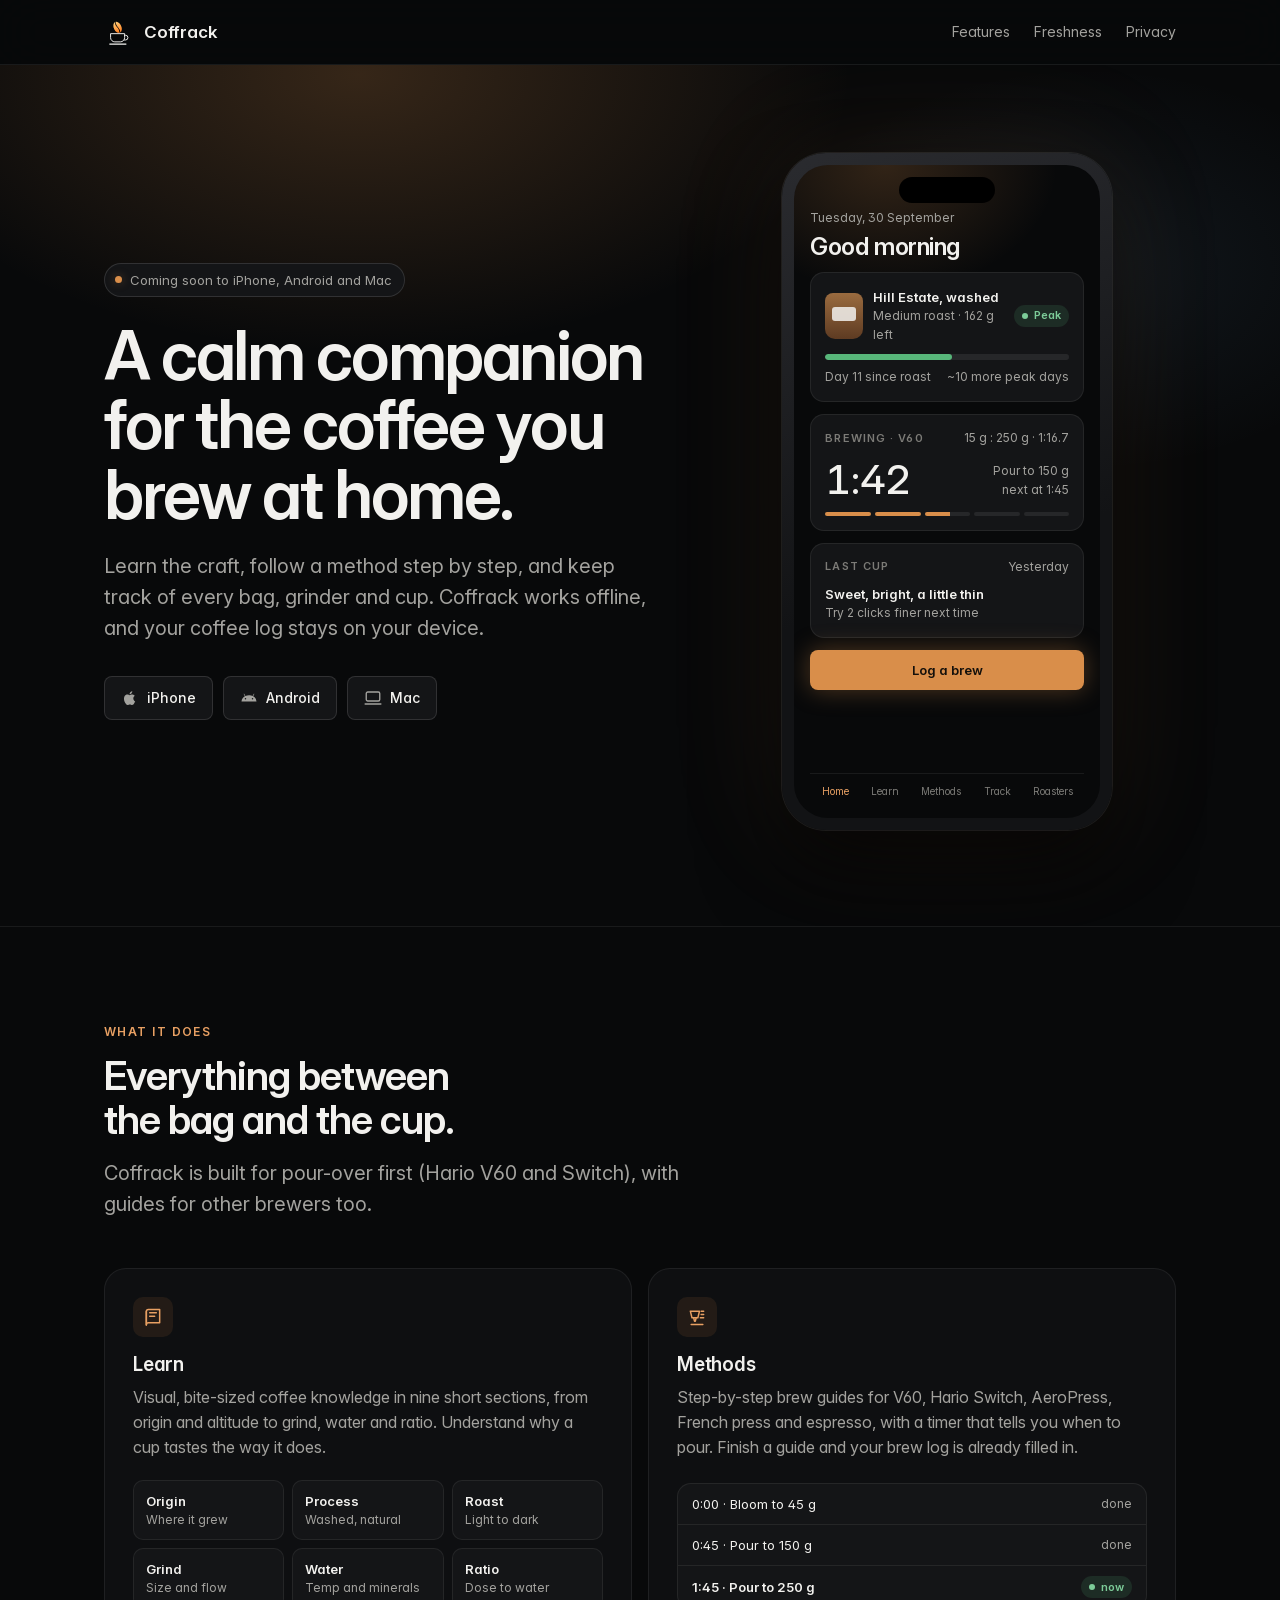
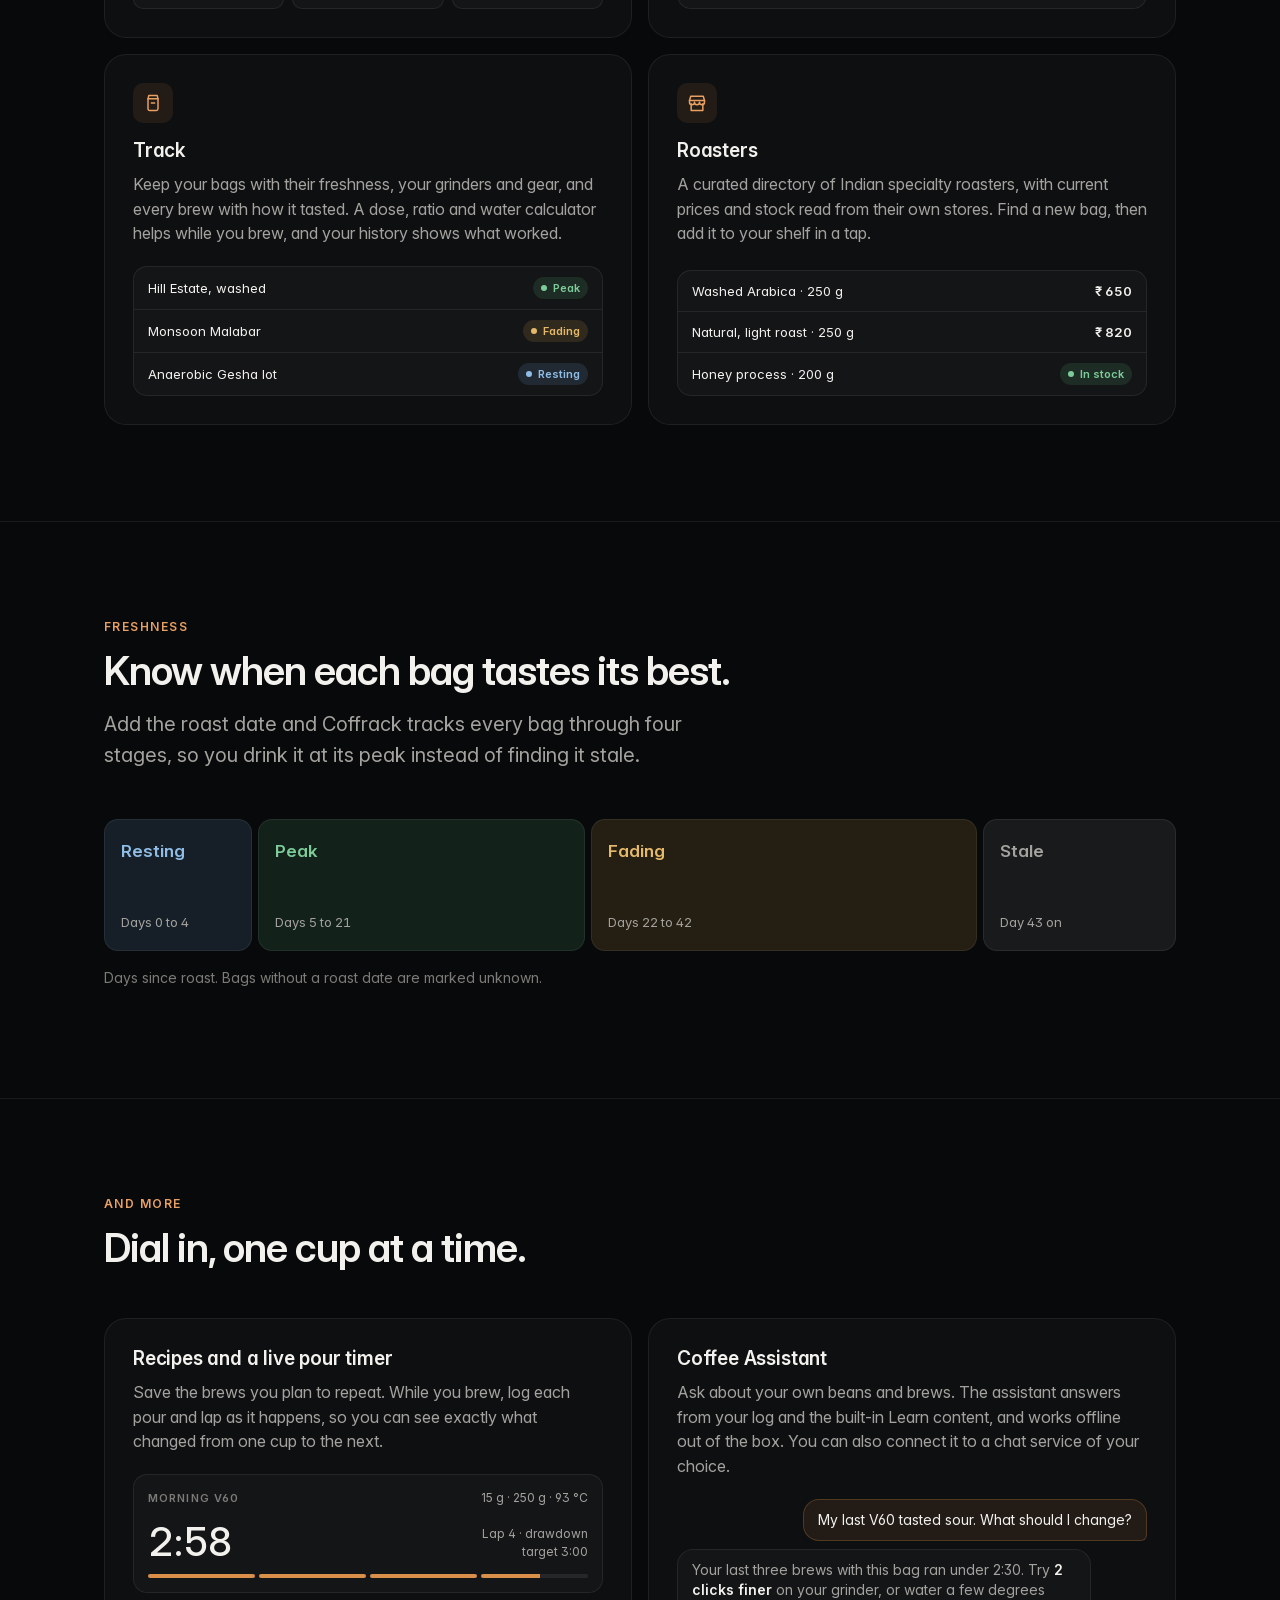
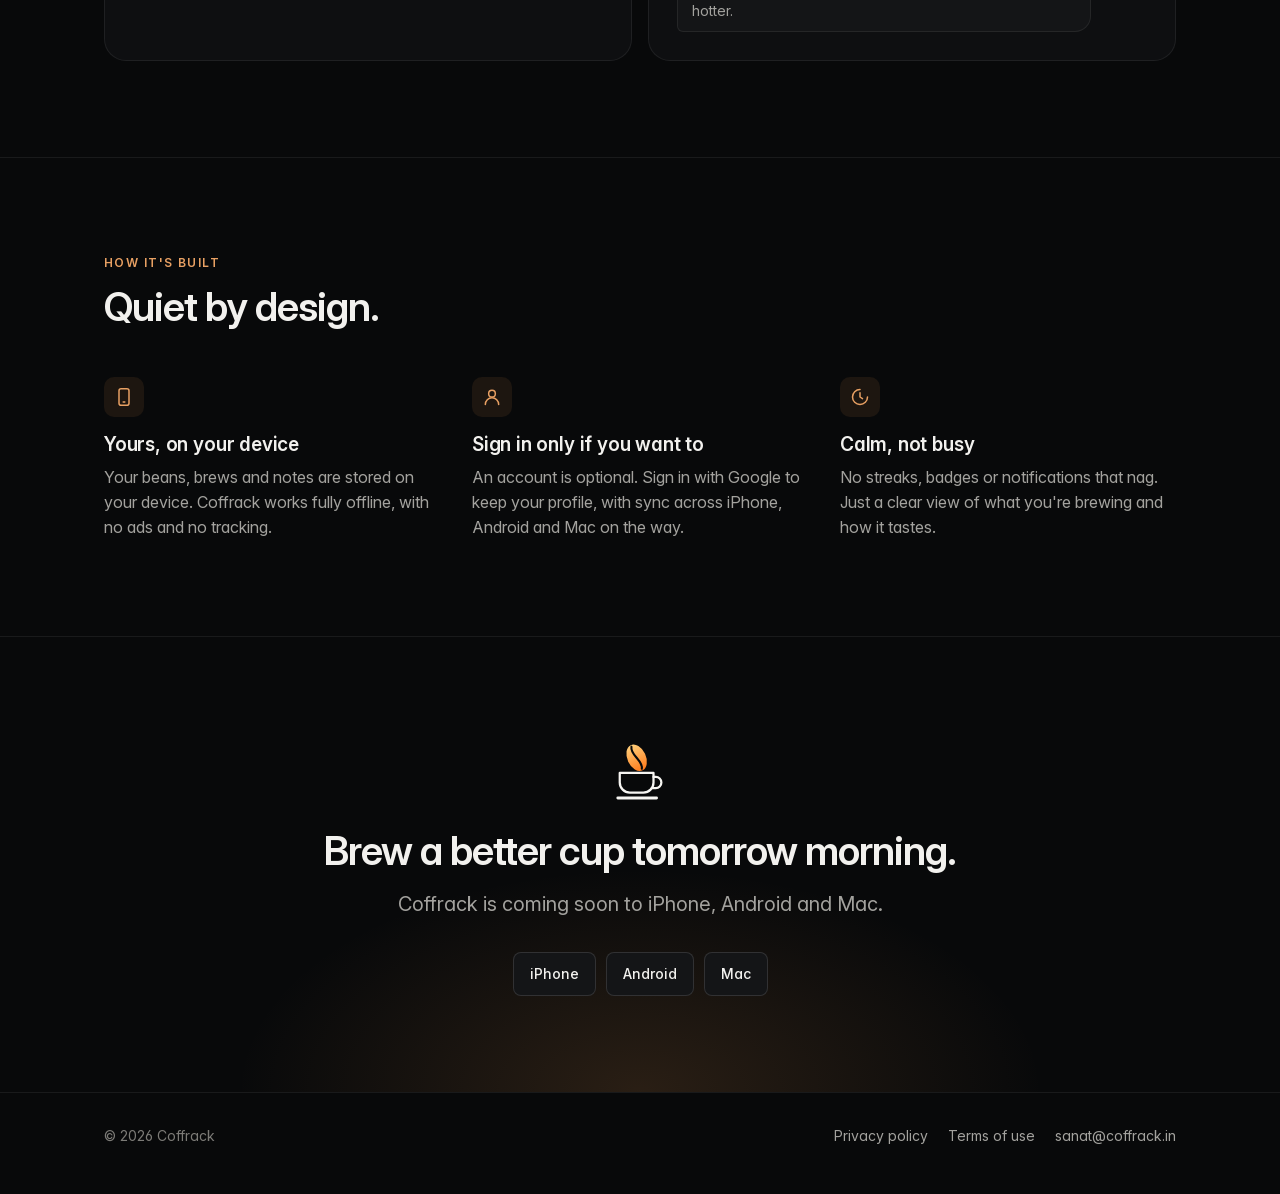
==== index.html @ 32c15b17 "feat: add Coffrack website with privacy policy and terms Static home page describing the app, plus t" ====
<!doctype html>
<html lang="en">
<head>
  <meta charset="utf-8">
  <meta name="viewport" content="width=device-width, initial-scale=1">
  <title>Coffrack · A calm companion for coffee at home</title>
  <meta name="description" content="Coffrack helps you brew better coffee at home. Learn the craft, follow step-by-step methods, track every bag, grinder and cup, and find Indian specialty roasters.">
  <meta name="theme-color" content="#08090A">
  <meta property="og:title" content="Coffrack">
  <meta property="og:description" content="A calm, design-led coffee companion for people who brew at home.">
  <meta property="og:type" content="website">
  <meta property="og:url" content="https://coffrack.in/">
  <meta property="og:image" content="https://coffrack.in/assets/logo/coffrack-logo-dark-solid-512.png">
  <link rel="icon" href="assets/logo/coffrack-logo-dark.svg" type="image/svg+xml">
  <link rel="apple-touch-icon" href="assets/logo/coffrack-logo-dark-solid-256.png">
  <link rel="preload" href="assets/fonts/InterVariable.ttf" as="font" type="font/ttf" crossorigin>
  <link rel="canonical" href="https://coffrack.in/">
  <link rel="stylesheet" href="styles.css">
</head>
<body>
  <a class="skip" href="#main">Skip to content</a>

  <header class="site-header">
    <div class="wrap">
      <a class="brand" href="index.html" aria-label="Coffrack home">
        <img src="assets/logo/coffrack-logo-dark.svg" alt="" width="30" height="30">
        Coffrack
      </a>
      <nav class="nav" aria-label="Main">
        <a href="#features">Features</a>
        <a class="hide-sm" href="#freshness">Freshness</a>
        <a href="privacy/index.html">Privacy</a>
      </nav>
    </div>
  </header>

  <main id="main">
    <!-- Hero -->
    <div class="hero">
      <div class="wrap">
        <div>
          <div class="pill"><span class="dot"></span>Coming soon to iPhone, Android and Mac</div>
          <h1>A calm companion for the coffee you brew at home.</h1>
          <p class="lede">
            Learn the craft, follow a method step by step, and keep track of
            every bag, grinder and cup. Coffrack works offline, and your
            coffee log stays on your device.
          </p>
          <div class="platforms" aria-label="Platforms">
            <span class="platform">
              <svg viewBox="0 0 24 24" fill="currentColor" aria-hidden="true"><path d="M16.4 12.6c0-2.3 1.9-3.4 2-3.5-1.1-1.6-2.8-1.8-3.4-1.8-1.4-.1-2.8.9-3.5.9-.7 0-1.8-.8-3-.8-1.5 0-3 .9-3.8 2.3-1.6 2.8-.4 7 1.2 9.3.8 1.1 1.7 2.4 2.9 2.3 1.2 0 1.6-.7 3-.7s1.8.7 3 .7c1.3 0 2.1-1.1 2.8-2.3.9-1.3 1.3-2.6 1.3-2.6s-2.5-1-2.5-3.8zM14.1 5.8c.6-.8 1.1-1.8 1-2.8-.9 0-2 .6-2.7 1.4-.6.7-1.1 1.7-1 2.7 1 .1 2-.5 2.7-1.3z"/></svg>
              iPhone
            </span>
            <span class="platform">
              <svg viewBox="0 0 24 24" fill="currentColor" aria-hidden="true"><path d="M17.5 9.6l1.6-2.8a.4.4 0 0 0-.7-.4l-1.6 2.8A9.7 9.7 0 0 0 12 8.3c-1.7 0-3.3.3-4.8.9L5.6 6.4a.4.4 0 0 0-.7.4l1.6 2.8A8.6 8.6 0 0 0 2 16.5h20a8.6 8.6 0 0 0-4.5-6.9zM7.3 14a1 1 0 1 1 0-2 1 1 0 0 1 0 2zm9.4 0a1 1 0 1 1 0-2 1 1 0 0 1 0 2z"/></svg>
              Android
            </span>
            <span class="platform">
              <svg viewBox="0 0 24 24" fill="none" stroke="currentColor" stroke-width="1.8" stroke-linecap="round" stroke-linejoin="round" aria-hidden="true"><rect x="3" y="4" width="18" height="12" rx="2"/><path d="M1.5 20h21"/></svg>
              Mac
            </span>
          </div>
        </div>

        <!-- Illustrative home screen, built in HTML so it stays sharp. -->
        <div class="phone" role="img" aria-label="The Coffrack home screen showing a bag at peak freshness and a V60 brew in progress">
          <div class="screen">
            <span class="notch"></span>
            <div>
              <div class="date">Tuesday, 30 September</div>
            </div>
            <div class="hello">Good morning</div>

            <div class="card">
              <div class="row">
                <div class="row" style="justify-content:flex-start">
                  <span class="bag" aria-hidden="true"></span>
                  <div>
                    <div class="strong">Hill Estate, washed</div>
                    <div class="small">Medium roast · 162 g left</div>
                  </div>
                </div>
                <span class="chip peak">Peak</span>
              </div>
              <div class="track"><span style="width:52%;background:var(--fresh-peak)"></span></div>
              <div class="row small" style="margin-top:8px"><span>Day 11 since roast</span><span>~10 more peak days</span></div>
            </div>

            <div class="card">
              <div class="row">
                <span class="label">Brewing · V60</span>
                <span class="small">15 g : 250 g · 1:16.7</span>
              </div>
              <div class="row" style="margin-top:12px;align-items:flex-end">
                <span class="timer">1:42</span>
                <span class="small" style="text-align:right">Pour to 150 g<br>next at 1:45</span>
              </div>
              <div class="steps" aria-hidden="true"><span class="done"></span><span class="done"></span><span class="now"></span><span></span><span></span></div>
            </div>

            <div class="card">
              <div class="row">
                <span class="label">Last cup</span>
                <span class="small">Yesterday</span>
              </div>
              <div style="margin-top:8px" class="strong">Sweet, bright, a little thin</div>
              <div class="small">Try 2 clicks finer next time</div>
            </div>

            <span class="btn">Log a brew</span>

            <div class="tabbar" aria-hidden="true">
              <span class="on">Home</span><span>Learn</span><span>Methods</span><span>Track</span><span>Roasters</span>
            </div>
          </div>
        </div>
      </div>
    </div>

    <!-- The four pillars -->
    <section id="features">
      <div class="wrap">
        <div class="section-head">
          <p class="overline">What it does</p>
          <h2>Everything between the bag and the cup.</h2>
          <p class="lede">
            Coffrack is built for pour-over first (Hario V60 and Switch),
            with guides for other brewers too.
          </p>
        </div>

        <div class="pillars">
          <article class="pillar">
            <div>
              <div class="icon"><svg viewBox="0 0 24 24" fill="none" stroke="currentColor" stroke-width="1.8" stroke-linecap="round" stroke-linejoin="round" aria-hidden="true"><path d="M4 5.5A2.5 2.5 0 0 1 6.5 3H20v16H6.5A2.5 2.5 0 0 0 4 21.5z"/><path d="M4 5.5v16M8 7h8M8 11h6"/></svg></div>
              <h3 style="margin-top:16px">Learn</h3>
              <p>Visual, bite-sized coffee knowledge in nine short sections, from origin and altitude to grind, water and ratio. Understand why a cup tastes the way it does.</p>
            </div>
            <div class="demo tiles" aria-hidden="true">
              <div class="tile"><b>Origin</b>Where it grew</div>
              <div class="tile"><b>Process</b>Washed, natural</div>
              <div class="tile"><b>Roast</b>Light to dark</div>
              <div class="tile"><b>Grind</b>Size and flow</div>
              <div class="tile"><b>Water</b>Temp and minerals</div>
              <div class="tile"><b>Ratio</b>Dose to water</div>
            </div>
          </article>

          <article class="pillar">
            <div>
              <div class="icon"><svg viewBox="0 0 24 24" fill="none" stroke="currentColor" stroke-width="1.8" stroke-linecap="round" stroke-linejoin="round" aria-hidden="true"><path d="M4 5h11l-2 8H6z"/><path d="M8 13l1 4h1l1-4"/><path d="M17 5h3M17 9h3M16 13h4M5 21h14"/></svg></div>
              <h3 style="margin-top:16px">Methods</h3>
              <p>Step-by-step brew guides for V60, Hario Switch, AeroPress, French press and espresso, with a timer that tells you when to pour. Finish a guide and your brew log is already filled in.</p>
            </div>
            <div class="demo list" aria-hidden="true">
              <div class="row"><span>0:00 · Bloom to 45 g</span><span class="small">done</span></div>
              <div class="row"><span>0:45 · Pour to 150 g</span><span class="small">done</span></div>
              <div class="row"><span class="strong">1:45 · Pour to 250 g</span><span class="chip peak">now</span></div>
            </div>
          </article>

          <article class="pillar">
            <div>
              <div class="icon"><svg viewBox="0 0 24 24" fill="none" stroke="currentColor" stroke-width="1.8" stroke-linecap="round" stroke-linejoin="round" aria-hidden="true"><path d="M7 3h10l1 4v12a2 2 0 0 1-2 2H8a2 2 0 0 1-2-2V7z"/><path d="M6 7h12M10 12h4"/></svg></div>
              <h3 style="margin-top:16px">Track</h3>
              <p>Keep your bags with their freshness, your grinders and gear, and every brew with how it tasted. A dose, ratio and water calculator helps while you brew, and your history shows what worked.</p>
            </div>
            <div class="demo list" aria-hidden="true">
              <div class="row"><span>Hill Estate, washed</span><span class="chip peak">Peak</span></div>
              <div class="row"><span>Monsoon Malabar</span><span class="chip fading">Fading</span></div>
              <div class="row"><span>Anaerobic Gesha lot</span><span class="chip resting">Resting</span></div>
            </div>
          </article>

          <article class="pillar">
            <div>
              <div class="icon"><svg viewBox="0 0 24 24" fill="none" stroke="currentColor" stroke-width="1.8" stroke-linecap="round" stroke-linejoin="round" aria-hidden="true"><path d="M3 9l1.5-5h15L21 9"/><path d="M3 9h18v2a3 3 0 0 1-6 0 3 3 0 0 1-6 0 3 3 0 0 1-6 0z"/><path d="M5 13v8h14v-8"/></svg></div>
              <h3 style="margin-top:16px">Roasters</h3>
              <p>A curated directory of Indian specialty roasters, with current prices and stock read from their own stores. Find a new bag, then add it to your shelf in a tap.</p>
            </div>
            <div class="demo list" aria-hidden="true">
              <div class="row"><span>Washed Arabica · 250 g</span><span class="price">₹ 650</span></div>
              <div class="row"><span>Natural, light roast · 250 g</span><span class="price">₹ 820</span></div>
              <div class="row"><span>Honey process · 200 g</span><span class="chip stock">In stock</span></div>
            </div>
          </article>
        </div>
      </div>
    </section>

    <!-- Freshness -->
    <section id="freshness">
      <div class="wrap">
        <div class="section-head">
          <p class="overline">Freshness</p>
          <h2>Know when each bag tastes its best.</h2>
          <p class="lede">
            Add the roast date and Coffrack tracks every bag through four
            stages, so you drink it at its peak instead of finding it stale.
          </p>
        </div>
        <div class="stages">
          <div class="stage resting"><span class="name">Resting</span><span class="days">Days 0 to 4</span></div>
          <div class="stage peak"><span class="name">Peak</span><span class="days">Days 5 to 21</span></div>
          <div class="stage fading"><span class="name">Fading</span><span class="days">Days 22 to 42</span></div>
          <div class="stage stale"><span class="name">Stale</span><span class="days">Day 43 on</span></div>
        </div>
        <p class="stage-note">Days since roast. Bags without a roast date are marked unknown.</p>
      </div>
    </section>

    <!-- Recipes and assistant -->
    <section>
      <div class="wrap">
        <div class="section-head">
          <p class="overline">And more</p>
          <h2>Dial in, one cup at a time.</h2>
        </div>
        <div class="split">
          <article class="feature">
            <div>
              <h3>Recipes and a live pour timer</h3>
              <p>Save the brews you plan to repeat. While you brew, log each pour and lap as it happens, so you can see exactly what changed from one cup to the next.</p>
            </div>
            <div class="card" aria-hidden="true">
              <div class="row"><span class="label">Morning V60</span><span class="small">15 g · 250 g · 93 °C</span></div>
              <div class="row" style="margin-top:14px;align-items:flex-end">
                <span class="timer">2:58</span>
                <span class="small" style="text-align:right">Lap 4 · drawdown<br>target 3:00</span>
              </div>
              <div class="steps"><span class="done"></span><span class="done"></span><span class="done"></span><span class="now"></span></div>
            </div>
          </article>

          <article class="feature">
            <div>
              <h3>Coffee Assistant</h3>
              <p>Ask about your own beans and brews. The assistant answers from your log and the built-in Learn content, and works offline out of the box. You can also connect it to a chat service of your choice.</p>
            </div>
            <div class="bubbles" aria-hidden="true">
              <div class="bubble me">My last V60 tasted sour. What should I change?</div>
              <div class="bubble it">Your last three brews with this bag ran under 2:30. Try <b>2 clicks finer</b> on your grinder, or water a few degrees hotter.</div>
            </div>
          </article>
        </div>
      </div>
    </section>

    <!-- Principles -->
    <section>
      <div class="wrap">
        <div class="section-head">
          <p class="overline">How it's built</p>
          <h2>Quiet by design.</h2>
        </div>
        <div class="principles">
          <div>
            <div class="icon"><svg viewBox="0 0 24 24" fill="none" stroke="currentColor" stroke-width="1.8" stroke-linecap="round" stroke-linejoin="round" aria-hidden="true"><rect x="6" y="2" width="12" height="20" rx="2.5"/><path d="M11 18h2"/></svg></div>
            <h3>Yours, on your device</h3>
            <p>Your beans, brews and notes are stored on your device. Coffrack works fully offline, with no ads and no tracking.</p>
          </div>
          <div>
            <div class="icon"><svg viewBox="0 0 24 24" fill="none" stroke="currentColor" stroke-width="1.8" stroke-linecap="round" stroke-linejoin="round" aria-hidden="true"><circle cx="12" cy="8" r="4"/><path d="M4 21a8 8 0 0 1 16 0"/></svg></div>
            <h3>Sign in only if you want to</h3>
            <p>An account is optional. Sign in with Google to keep your profile, with sync across iPhone, Android and Mac on the way.</p>
          </div>
          <div>
            <div class="icon"><svg viewBox="0 0 24 24" fill="none" stroke="currentColor" stroke-width="1.8" stroke-linecap="round" stroke-linejoin="round" aria-hidden="true"><path d="M12 3a9 9 0 1 0 9 9"/><path d="M12 7v5l3 2"/></svg></div>
            <h3>Calm, not busy</h3>
            <p>No streaks, badges or notifications that nag. Just a clear view of what you're brewing and how it tastes.</p>
          </div>
        </div>
      </div>
    </section>

    <!-- CTA -->
    <section class="cta">
      <div class="wrap">
        <img src="assets/logo/coffrack-logo-dark.svg" alt="" width="72" height="72">
        <h2>Brew a better cup tomorrow morning.</h2>
        <p class="lede">Coffrack is coming soon to iPhone, Android and Mac.</p>
        <div class="platforms">
          <span class="platform">iPhone</span>
          <span class="platform">Android</span>
          <span class="platform">Mac</span>
        </div>
      </div>
    </section>
  </main>

  <footer class="site-footer">
    <div class="wrap">
      <span>© 2026 Coffrack</span>
      <nav aria-label="Footer">
        <a href="privacy/index.html">Privacy policy</a>
        <a href="tos/index.html">Terms of use</a>
        <a href="mailto:sanat@coffrack.in">sanat@coffrack.in</a>
      </nav>
    </div>
  </footer>
</body>
</html>
---- styles.css ----
/* Coffrack website. Colours, radii and type mirror the app's design tokens
   (docs/design/tokens.json in the app repository); keep them in sync. */

@font-face {
  font-family: "Inter";
  src: url("assets/fonts/InterVariable.ttf") format("truetype");
  font-weight: 100 900;
  font-display: swap;
}

:root {
  color-scheme: dark;

  --surface-0: #08090a;
  --surface-1: #0e0f11;
  --surface-2: #141517;
  --surface-3: #1a1b1e;
  --surface-4: #212226;
  --border-hairline: rgba(255, 255, 255, 0.07);
  --border-strong: rgba(255, 255, 255, 0.12);

  --text-primary: #f2f1ee;
  --text-secondary: #a3a29e;
  --text-tertiary: #7c7b77;
  --text-on-accent: #14100b;

  --accent: #d98e4a;
  --accent-hover: #e39b57;
  --accent-text: #e8a063;
  --accent-glow: rgba(217, 142, 74, 0.35);
  --accent-wash: rgba(217, 142, 74, 0.1);
  --info: #6fa8dc;
  --info-wash: rgba(111, 168, 220, 0.12);
  --success: #58b77a;

  --fresh-resting: #6fa8dc;
  --fresh-peak: #58b77a;
  --fresh-fading: #d9a54a;
  --fresh-stale: #8a8985;
  --fresh-on-resting: #8fbde6;
  --fresh-on-peak: #7ccb98;
  --fresh-on-fading: #e4b96a;
  --fresh-on-stale: #a3a29e;
  --fresh-wash-resting: rgba(111, 168, 220, 0.14);
  --fresh-wash-peak: rgba(88, 183, 122, 0.14);
  --fresh-wash-fading: rgba(217, 165, 74, 0.14);
  --fresh-wash-stale: rgba(138, 137, 133, 0.14);

  --radius-control: 8px;
  --radius-card: 14px;
  --radius-sheet: 22px;

  --page: 1120px;
  --gutter: 24px;
}

* {
  box-sizing: border-box;
}

html {
  -webkit-text-size-adjust: 100%;
  scroll-behavior: smooth;
}

body {
  margin: 0;
  background: var(--surface-0);
  color: var(--text-primary);
  font-family: "Inter", system-ui, -apple-system, "Segoe UI", sans-serif;
  font-size: 16px;
  line-height: 1.55;
  -webkit-font-smoothing: antialiased;
  font-feature-settings: "cv11", "ss01";
}

a {
  color: var(--accent-text);
  text-decoration: none;
}

a:hover {
  color: var(--accent-hover);
}

a:focus-visible,
button:focus-visible {
  outline: 2px solid var(--accent);
  outline-offset: 3px;
  border-radius: 4px;
}

img,
svg {
  display: block;
}

.wrap {
  width: 100%;
  max-width: var(--page);
  margin: 0 auto;
  padding: 0 var(--gutter);
}

.skip {
  position: absolute;
  left: -9999px;
}

.skip:focus {
  left: 16px;
  top: 16px;
  z-index: 10;
  background: var(--surface-3);
  padding: 8px 12px;
  border-radius: var(--radius-control);
}

/* ─── Header ─────────────────────────────────────────────────────────────── */

.site-header {
  position: sticky;
  top: 0;
  z-index: 5;
  background: rgba(8, 9, 10, 0.72);
  backdrop-filter: blur(24px);
  -webkit-backdrop-filter: blur(24px);
  border-bottom: 1px solid var(--border-hairline);
}

.site-header .wrap {
  display: flex;
  align-items: center;
  justify-content: space-between;
  height: 64px;
}

.brand {
  display: flex;
  align-items: center;
  gap: 10px;
  color: var(--text-primary);
  font-weight: 600;
  font-size: 17px;
  letter-spacing: -0.01em;
}

.brand:hover {
  color: var(--text-primary);
}

.brand img {
  width: 30px;
  height: 30px;
}

.nav {
  display: flex;
  gap: 24px;
  font-size: 14px;
}

.nav a {
  color: var(--text-secondary);
}

.nav a:hover {
  color: var(--text-primary);
}

/* ─── Type ───────────────────────────────────────────────────────────────── */

.overline {
  font-size: 12px;
  font-weight: 600;
  letter-spacing: 0.12em;
  text-transform: uppercase;
  color: var(--accent-text);
  margin: 0 0 12px;
}

h1,
h2,
h3 {
  margin: 0;
  font-weight: 600;
  text-wrap: balance;
}

h1 {
  font-size: clamp(40px, 7vw, 68px);
  line-height: 1.02;
  letter-spacing: -0.035em;
}

h2 {
  font-size: clamp(28px, 4vw, 40px);
  line-height: 1.1;
  letter-spacing: -0.025em;
}

h3 {
  font-size: 19px;
  line-height: 1.3;
  letter-spacing: -0.01em;
}

.lede {
  font-size: clamp(17px, 2vw, 20px);
  color: var(--text-secondary);
  max-width: 34em;
  text-wrap: pretty;
}

.muted {
  color: var(--text-secondary);
}

/* ─── Hero ───────────────────────────────────────────────────────────────── */

.hero {
  position: relative;
  overflow: hidden;
  padding: 88px 0 96px;
}

.hero::before {
  content: "";
  position: absolute;
  inset: -120px 0 auto;
  height: 720px;
  pointer-events: none;
  background:
    radial-gradient(55% 55% at 28% 18%, rgba(217, 142, 74, 0.22), transparent 70%),
    radial-gradient(35% 40% at 85% 45%, rgba(111, 168, 220, 0.09), transparent 70%);
}

.hero .wrap {
  position: relative;
  display: grid;
  grid-template-columns: 1.1fr 0.9fr;
  gap: 56px;
  align-items: center;
}

.hero .lede {
  margin: 22px 0 32px;
}

.pill {
  display: inline-flex;
  align-items: center;
  gap: 8px;
  padding: 6px 12px 6px 10px;
  border-radius: 999px;
  border: 1px solid var(--border-strong);
  background: var(--surface-2);
  font-size: 13px;
  color: var(--text-secondary);
  margin-bottom: 24px;
}

.pill .dot {
  width: 7px;
  height: 7px;
  border-radius: 50%;
  background: var(--accent);
  box-shadow: 0 0 10px var(--accent-glow);
}

.platforms {
  display: flex;
  flex-wrap: wrap;
  gap: 10px;
}

.platform {
  display: inline-flex;
  align-items: center;
  gap: 8px;
  height: 44px;
  padding: 0 16px;
  border-radius: var(--radius-control);
  border: 1px solid var(--border-strong);
  background: var(--surface-2);
  font-size: 14px;
  font-weight: 500;
  color: var(--text-primary);
}

.platform svg {
  width: 18px;
  height: 18px;
  color: var(--text-secondary);
}

/* ─── Phone mock ─────────────────────────────────────────────────────────── */

.phone {
  justify-self: center;
  width: 100%;
  max-width: 330px;
  aspect-ratio: 390 / 800;
  border-radius: 44px;
  padding: 12px;
  background: linear-gradient(160deg, #2a2b2f, #121315 60%);
  box-shadow:
    0 0 0 1px rgba(255, 255, 255, 0.08),
    0 40px 80px rgba(0, 0, 0, 0.6),
    0 0 120px rgba(217, 142, 74, 0.12);
}

.screen {
  position: relative;
  height: 100%;
  border-radius: 34px;
  overflow: hidden;
  background: var(--surface-0);
  padding: 44px 16px 16px;
  display: flex;
  flex-direction: column;
  gap: 12px;
  font-size: 13px;
}

.screen::before {
  content: "";
  position: absolute;
  inset: 0 0 auto;
  height: 260px;
  background: radial-gradient(80% 70% at 30% 0%, rgba(217, 142, 74, 0.2), transparent 70%);
  pointer-events: none;
}

.screen > * {
  position: relative;
}

.notch {
  position: absolute;
  top: 12px;
  left: 50%;
  translate: -50% 0;
  width: 96px;
  height: 26px;
  border-radius: 999px;
  background: #000;
}

.screen .date {
  color: var(--text-secondary);
  font-size: 12px;
}

.screen .hello {
  font-size: 24px;
  font-weight: 600;
  letter-spacing: -0.02em;
  line-height: 1.1;
  margin-top: -6px;
}

.card {
  background: var(--surface-2);
  border: 1px solid var(--border-hairline);
  border-radius: var(--radius-card);
  padding: 14px;
}

.row {
  display: flex;
  align-items: center;
  justify-content: space-between;
  gap: 10px;
}

.label {
  font-size: 11px;
  font-weight: 600;
  letter-spacing: 0.1em;
  text-transform: uppercase;
  color: var(--text-tertiary);
}

.strong {
  font-weight: 600;
}

.small {
  font-size: 12px;
  color: var(--text-secondary);
}

.chip {
  display: inline-flex;
  align-items: center;
  gap: 6px;
  height: 22px;
  padding: 0 8px;
  border-radius: 999px;
  font-size: 11px;
  font-weight: 600;
  white-space: nowrap;
}

.chip::before {
  content: "";
  width: 6px;
  height: 6px;
  border-radius: 50%;
  background: currentColor;
}

.chip.peak {
  background: var(--fresh-wash-peak);
  color: var(--fresh-on-peak);
}

.chip.resting {
  background: var(--fresh-wash-resting);
  color: var(--fresh-on-resting);
}

.chip.fading {
  background: var(--fresh-wash-fading);
  color: var(--fresh-on-fading);
}

.chip.stale {
  background: var(--fresh-wash-stale);
  color: var(--fresh-on-stale);
}

.chip.stock {
  background: rgba(88, 183, 122, 0.14);
  color: var(--fresh-on-peak);
}

.track {
  height: 6px;
  border-radius: 999px;
  background: rgba(255, 255, 255, 0.08);
  overflow: hidden;
  margin-top: 10px;
}

.track > span {
  display: block;
  height: 100%;
  border-radius: inherit;
}

.bag {
  width: 38px;
  height: 46px;
  border-radius: 8px 8px 10px 10px;
  background: linear-gradient(180deg, #9a6b3f, #5e3b22);
  flex: none;
  position: relative;
}

.bag::after {
  content: "";
  position: absolute;
  left: 7px;
  right: 7px;
  top: 14px;
  height: 14px;
  border-radius: 3px;
  background: rgba(242, 241, 238, 0.85);
}

.timer {
  font-size: 40px;
  font-weight: 500;
  letter-spacing: -0.03em;
  font-variant-numeric: tabular-nums;
  line-height: 1;
}

.steps {
  display: flex;
  gap: 4px;
  margin-top: 12px;
}

.steps span {
  flex: 1;
  height: 4px;
  border-radius: 999px;
  background: rgba(255, 255, 255, 0.08);
}

.steps span.done {
  background: var(--accent);
}

.steps span.now {
  background: linear-gradient(90deg, var(--accent) 55%, rgba(255, 255, 255, 0.08) 55%);
}

.btn {
  display: flex;
  align-items: center;
  justify-content: center;
  height: 40px;
  border-radius: var(--radius-control);
  background: var(--accent);
  color: var(--text-on-accent);
  font-weight: 600;
  font-size: 13px;
  box-shadow: 0 0 24px var(--accent-glow);
}

.tabbar {
  margin-top: auto;
  display: flex;
  justify-content: space-around;
  padding: 10px 0 2px;
  border-top: 1px solid var(--border-hairline);
  font-size: 10px;
  color: var(--text-tertiary);
}

.tabbar span.on {
  color: var(--accent-text);
}

/* ─── Sections ───────────────────────────────────────────────────────────── */

section {
  padding: 96px 0;
  border-top: 1px solid var(--border-hairline);
}

.section-head {
  max-width: 640px;
  margin-bottom: 48px;
}

.section-head .lede {
  margin-top: 16px;
}

.pillars {
  display: grid;
  grid-template-columns: repeat(2, 1fr);
  gap: 16px;
}

.pillar {
  display: flex;
  flex-direction: column;
  gap: 20px;
  background: var(--surface-1);
  border: 1px solid var(--border-hairline);
  border-radius: var(--radius-sheet);
  padding: 28px;
}

.pillar p {
  margin: 8px 0 0;
  color: var(--text-secondary);
}

.pillar .demo {
  margin-top: auto;
  font-size: 13px;
}

.icon {
  width: 40px;
  height: 40px;
  border-radius: 10px;
  display: grid;
  place-items: center;
  background: var(--accent-wash);
  color: var(--accent-text);
}

.icon svg {
  width: 20px;
  height: 20px;
}

.tiles {
  display: grid;
  grid-template-columns: repeat(3, 1fr);
  gap: 8px;
}

.tile {
  background: var(--surface-2);
  border: 1px solid var(--border-hairline);
  border-radius: 10px;
  padding: 10px 12px;
  font-size: 12px;
  color: var(--text-secondary);
}

.tile b {
  display: block;
  color: var(--text-primary);
  font-weight: 600;
  font-size: 13px;
}

.list {
  display: flex;
  flex-direction: column;
  border: 1px solid var(--border-hairline);
  border-radius: var(--radius-card);
  background: var(--surface-2);
}

.list > div {
  padding: 10px 14px;
}

.list > div + div {
  border-top: 1px solid var(--border-hairline);
}

.price {
  font-variant-numeric: tabular-nums;
  font-weight: 600;
}

/* Freshness strip */

.stages {
  display: grid;
  grid-template-columns: minmax(130px, 1fr) 2.2fr 2.6fr minmax(130px, 1.3fr);
  gap: 6px;
}

.stage {
  border-radius: var(--radius-card);
  padding: 18px 16px;
  min-height: 132px;
  display: flex;
  flex-direction: column;
  justify-content: space-between;
  border: 1px solid var(--border-hairline);
}

.stage .days {
  font-size: 13px;
  color: var(--text-secondary);
  font-variant-numeric: tabular-nums;
}

.stage.resting {
  background: var(--fresh-wash-resting);
}

.stage.peak {
  background: var(--fresh-wash-peak);
}

.stage.fading {
  background: var(--fresh-wash-fading);
}

.stage.stale {
  background: var(--fresh-wash-stale);
}

.stage .name {
  font-weight: 600;
  font-size: 17px;
}

.stage.resting .name {
  color: var(--fresh-on-resting);
}

.stage.peak .name {
  color: var(--fresh-on-peak);
}

.stage.fading .name {
  color: var(--fresh-on-fading);
}

.stage.stale .name {
  color: var(--fresh-on-stale);
}

.stage-note {
  margin-top: 16px;
  font-size: 14px;
  color: var(--text-tertiary);
}

/* Split feature rows */

.split {
  display: grid;
  grid-template-columns: 1fr 1fr;
  gap: 16px;
}

.feature {
  background: var(--surface-1);
  border: 1px solid var(--border-hairline);
  border-radius: var(--radius-sheet);
  padding: 28px;
  display: flex;
  flex-direction: column;
  gap: 20px;
}

.feature p {
  margin: 8px 0 0;
  color: var(--text-secondary);
}

.bubbles {
  display: flex;
  flex-direction: column;
  gap: 8px;
  font-size: 14px;
  margin-top: auto;
}

.bubble {
  max-width: 88%;
  padding: 10px 14px;
  border-radius: 16px;
  line-height: 1.45;
}

.bubble.me {
  align-self: flex-end;
  background: var(--accent-wash);
  border: 1px solid rgba(217, 142, 74, 0.25);
  border-bottom-right-radius: 6px;
}

.bubble.it {
  background: var(--surface-2);
  border: 1px solid var(--border-hairline);
  border-bottom-left-radius: 6px;
  color: var(--text-secondary);
}

.bubble.it b {
  color: var(--text-primary);
  font-weight: 600;
}

/* Principles */

.principles {
  display: grid;
  grid-template-columns: repeat(3, 1fr);
  gap: 32px;
}

.principles h3 {
  margin: 16px 0 8px;
}

.principles p {
  margin: 0;
  color: var(--text-secondary);
}

/* CTA */

.cta {
  text-align: center;
  position: relative;
  overflow: hidden;
}

.cta::before {
  content: "";
  position: absolute;
  inset: 0;
  background: radial-gradient(45% 70% at 50% 100%, rgba(217, 142, 74, 0.16), transparent 70%);
  pointer-events: none;
}

.cta .wrap {
  position: relative;
}

.cta img {
  width: 72px;
  height: 72px;
  margin: 0 auto 24px;
}

.cta .lede {
  margin: 16px auto 32px;
}

.cta .platforms {
  justify-content: center;
}

/* ─── Footer ─────────────────────────────────────────────────────────────── */

.site-footer {
  border-top: 1px solid var(--border-hairline);
  padding: 32px 0 48px;
  font-size: 14px;
  color: var(--text-tertiary);
}

.site-footer .wrap {
  display: flex;
  flex-wrap: wrap;
  justify-content: space-between;
  gap: 16px;
}

.site-footer nav {
  display: flex;
  flex-wrap: wrap;
  gap: 20px;
}

.site-footer a {
  color: var(--text-secondary);
}

.site-footer a:hover {
  color: var(--text-primary);
}

/* ─── Legal pages ────────────────────────────────────────────────────────── */

.doc {
  max-width: 720px;
  padding-top: 72px;
  padding-bottom: 96px;
}

.doc h1 {
  font-size: clamp(34px, 5vw, 48px);
}

.doc .updated {
  color: var(--text-tertiary);
  font-size: 14px;
  margin: 12px 0 40px;
}

.doc h2 {
  font-size: 22px;
  letter-spacing: -0.015em;
  margin: 44px 0 12px;
}

.doc p,
.doc li {
  color: var(--text-secondary);
}

.doc strong {
  color: var(--text-primary);
  font-weight: 600;
}

.doc ul {
  padding-left: 20px;
}

.doc li + li {
  margin-top: 6px;
}

.doc table {
  width: 100%;
  border-collapse: collapse;
  font-size: 15px;
  margin: 16px 0;
}

.doc th,
.doc td {
  text-align: left;
  vertical-align: top;
  padding: 12px 12px 12px 0;
  border-bottom: 1px solid var(--border-hairline);
}

.doc th {
  color: var(--text-primary);
  font-weight: 600;
}

.doc td {
  color: var(--text-secondary);
}

.table-scroll {
  overflow-x: auto;
}

/* ─── Responsive ─────────────────────────────────────────────────────────── */

@media (max-width: 900px) {
  .hero .wrap {
    grid-template-columns: 1fr;
    gap: 56px;
  }

  .pillars,
  .split {
    grid-template-columns: 1fr;
  }

  .principles {
    grid-template-columns: 1fr;
    gap: 36px;
  }
}

@media (max-width: 640px) {
  :root {
    --gutter: 16px;
  }

  .nav a.hide-sm {
    display: none;
  }

  .hero {
    padding: 56px 0 72px;
  }

  section {
    padding: 72px 0;
  }

  .pillar,
  .feature {
    padding: 22px;
  }

  .stages {
    grid-template-columns: 1fr 1fr;
  }

  .tiles {
    grid-template-columns: repeat(2, 1fr);
  }
}

@media (prefers-reduced-motion: reduce) {
  html {
    scroll-behavior: auto;
  }
}
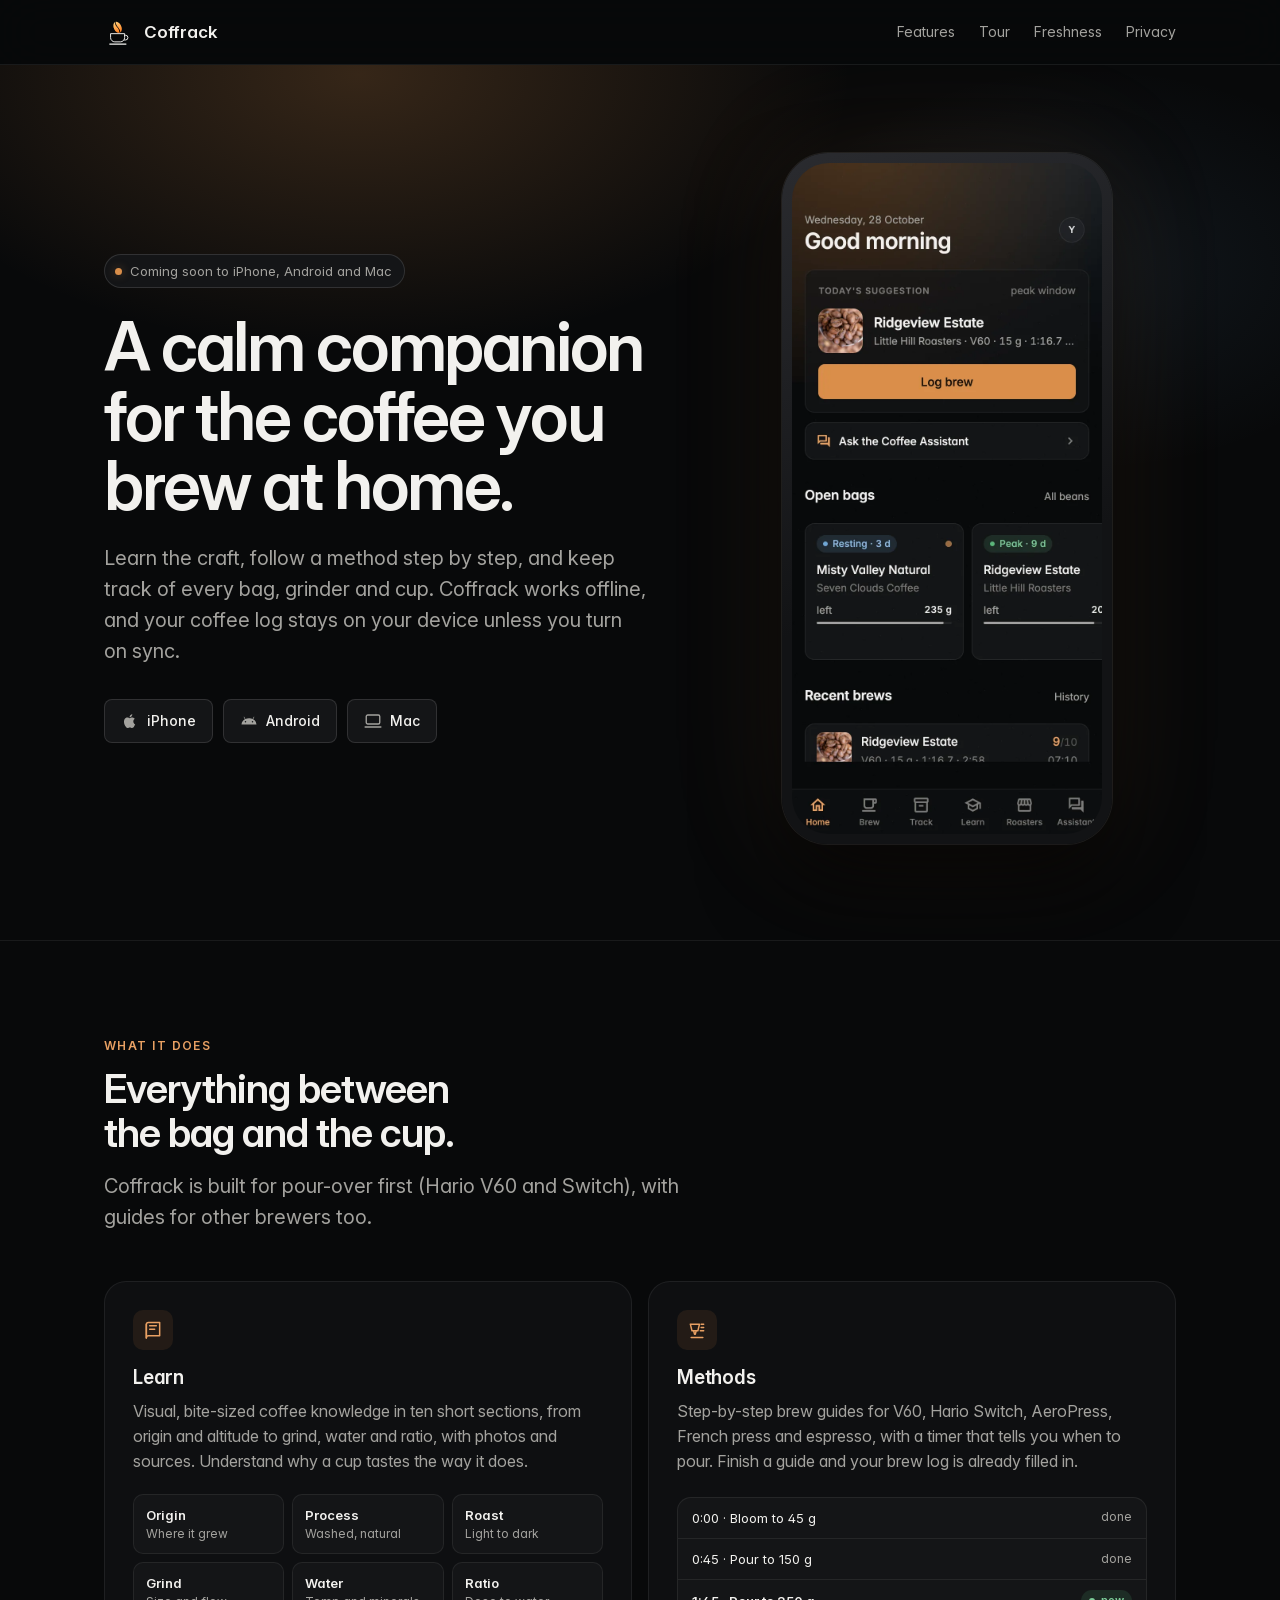
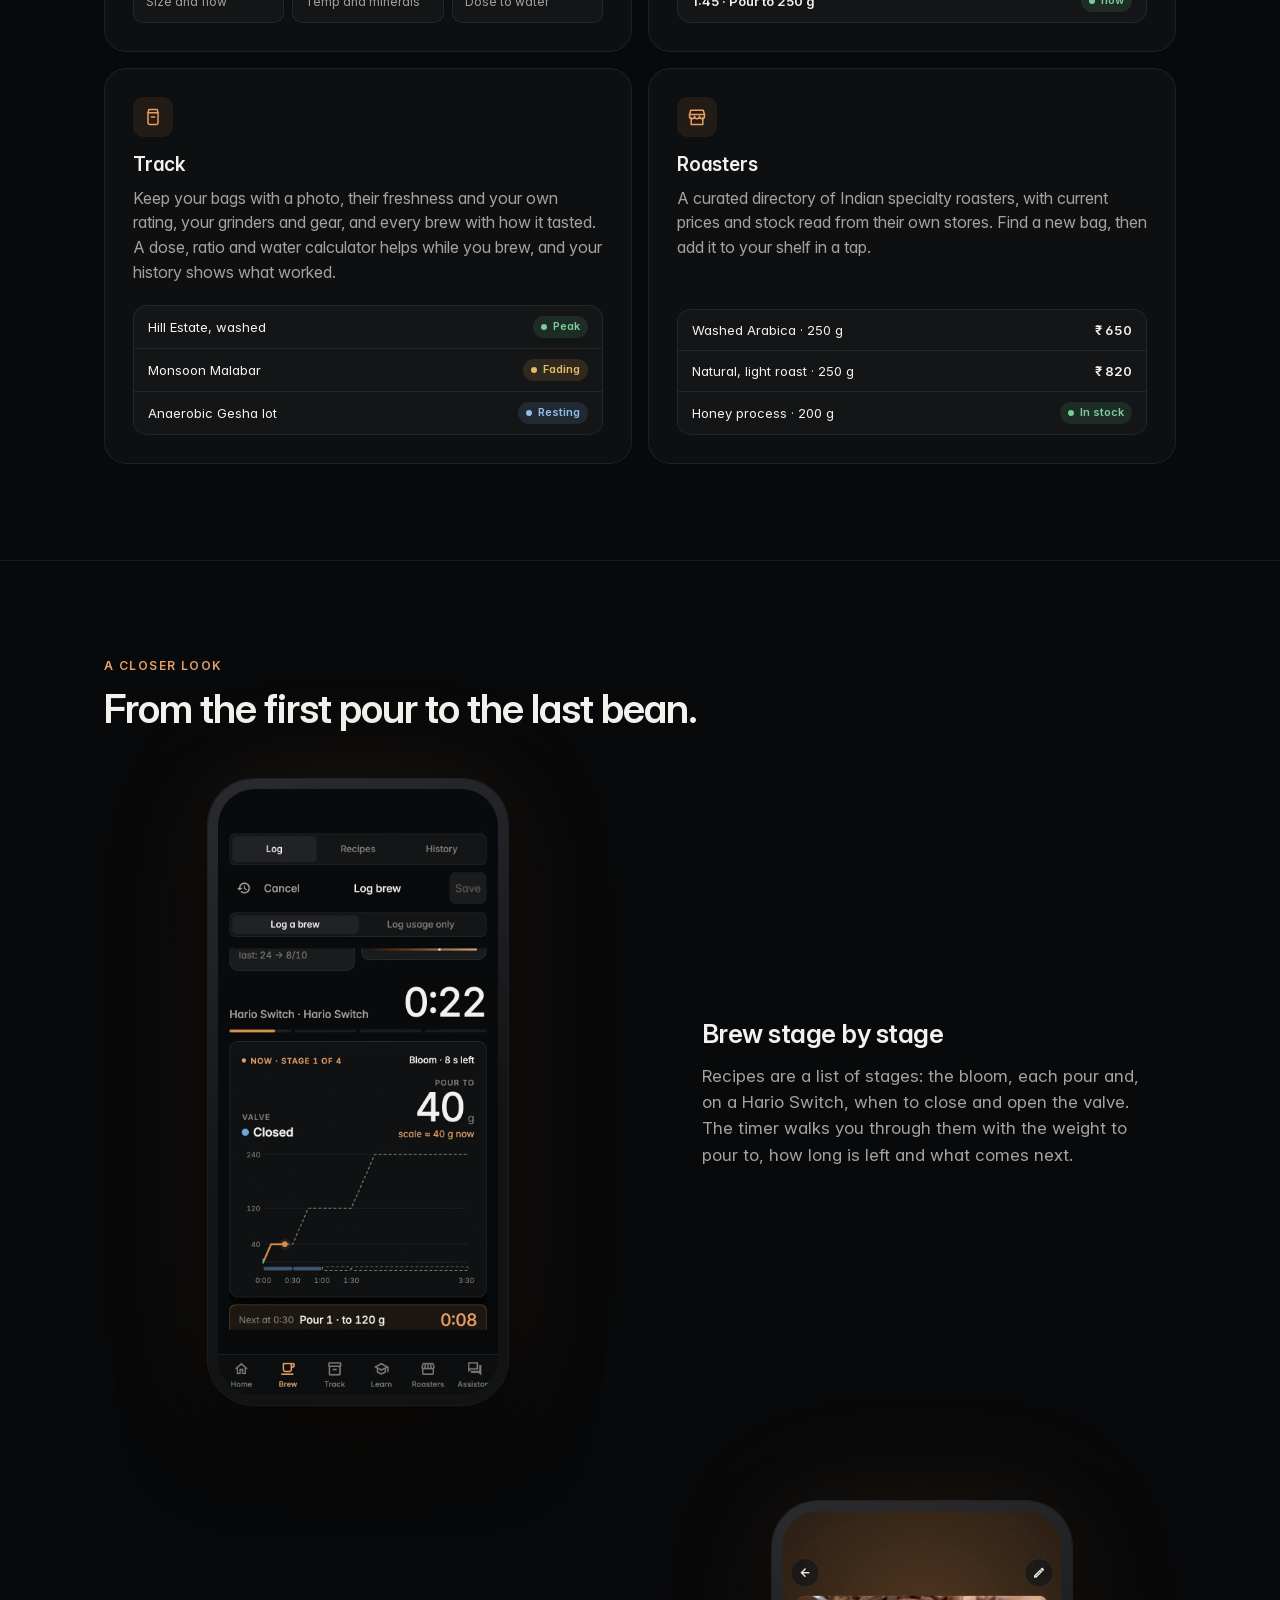
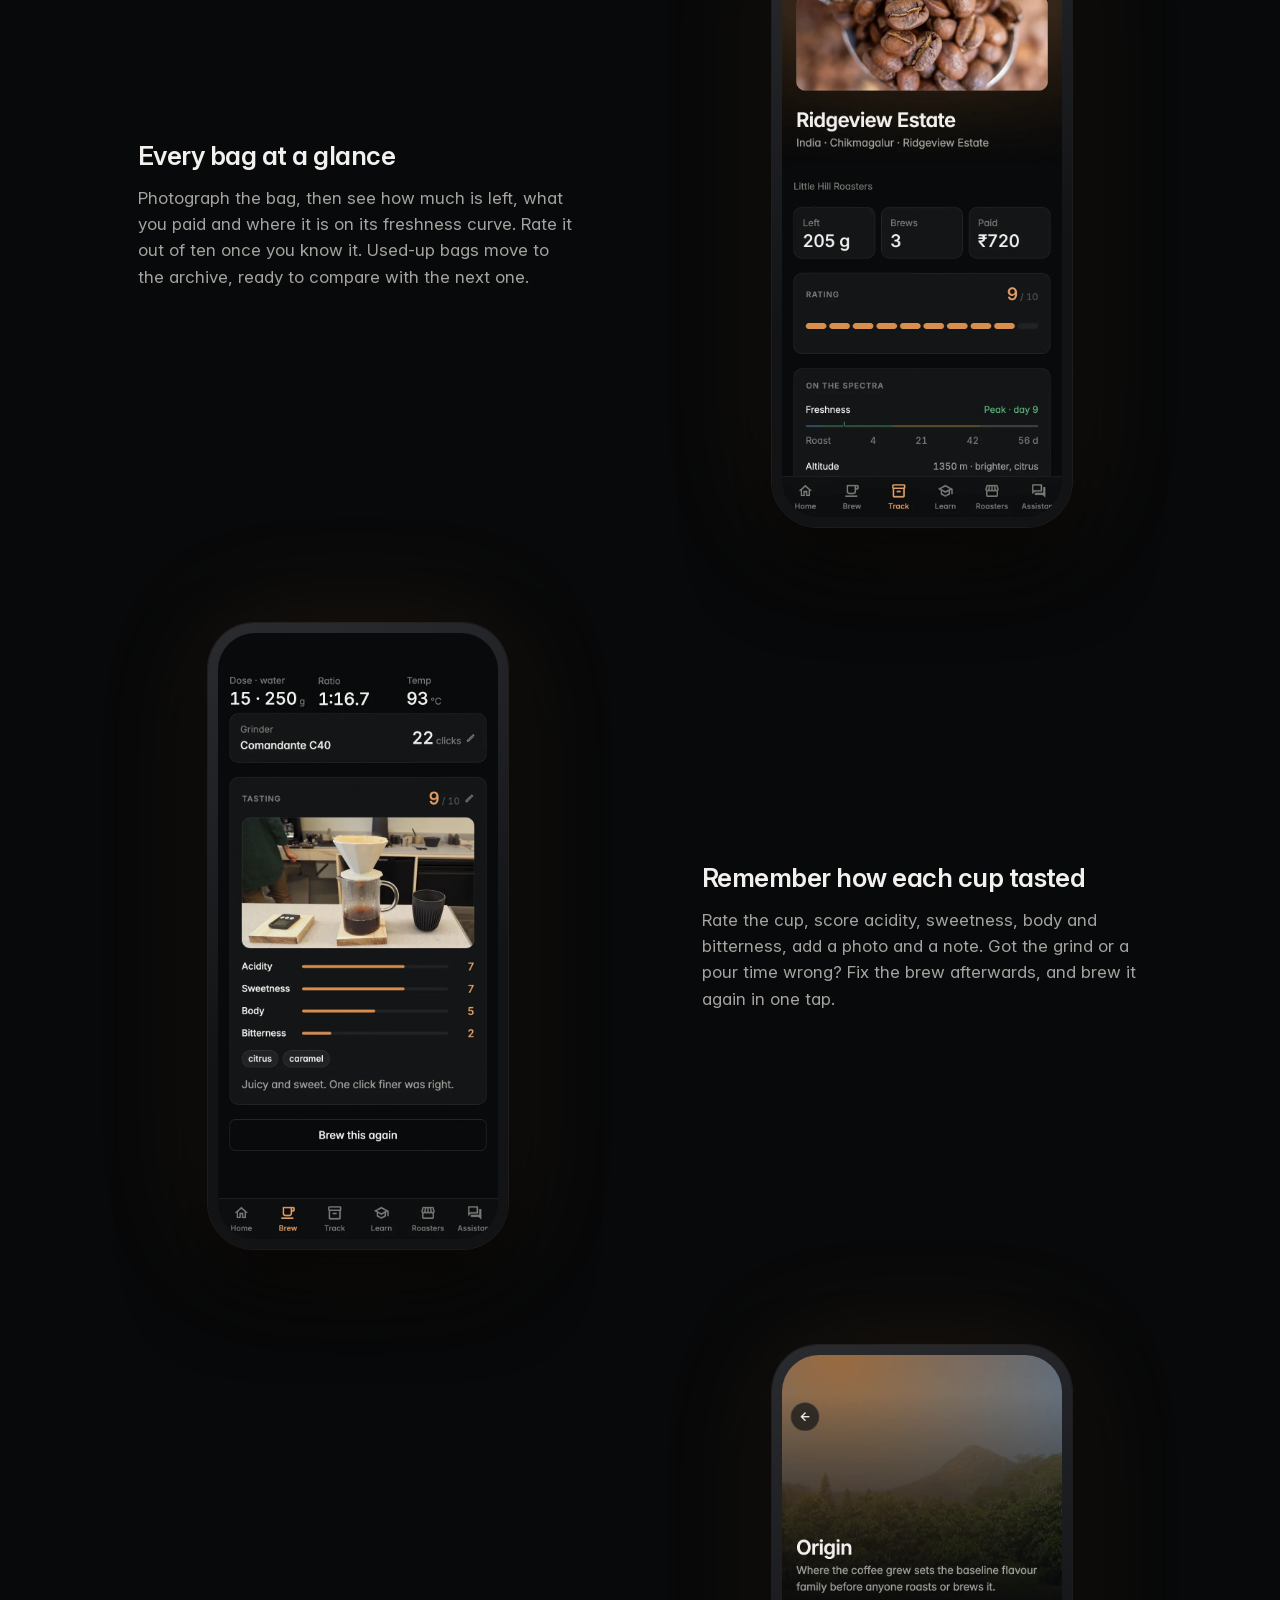
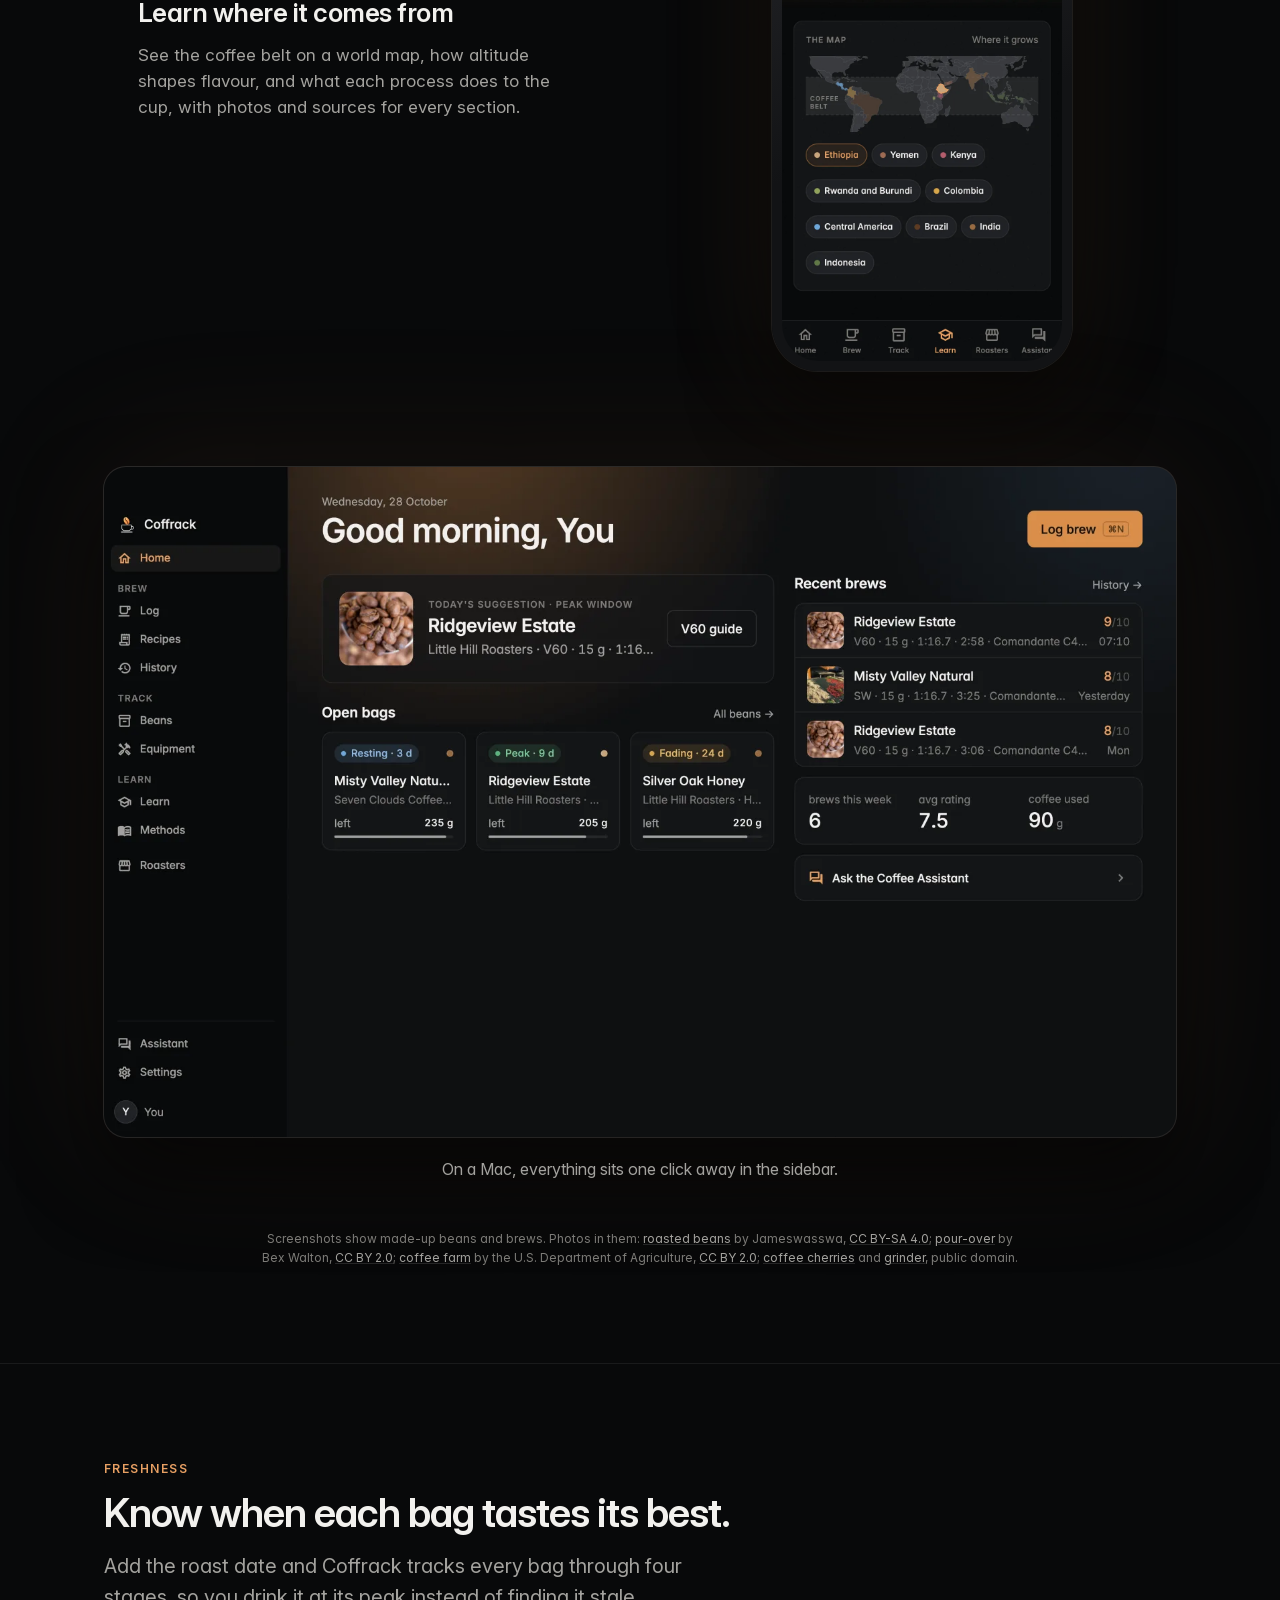
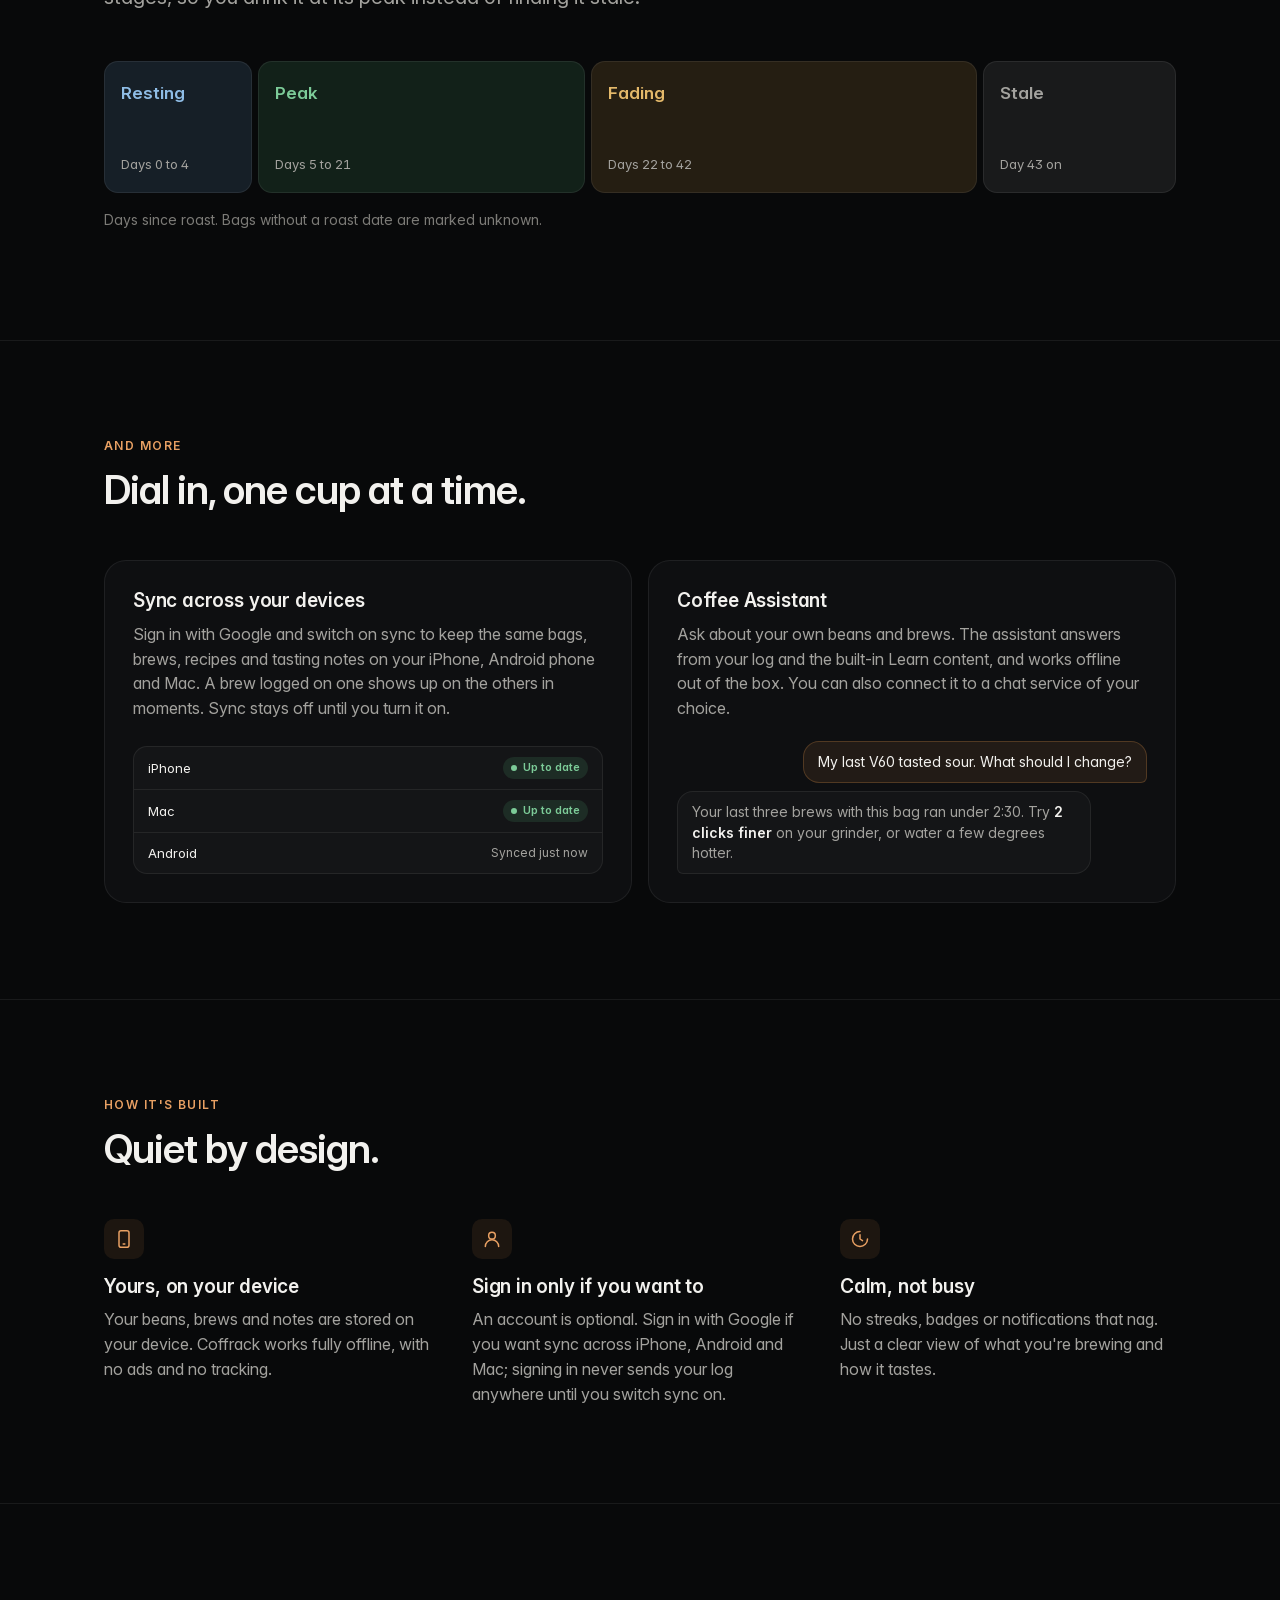
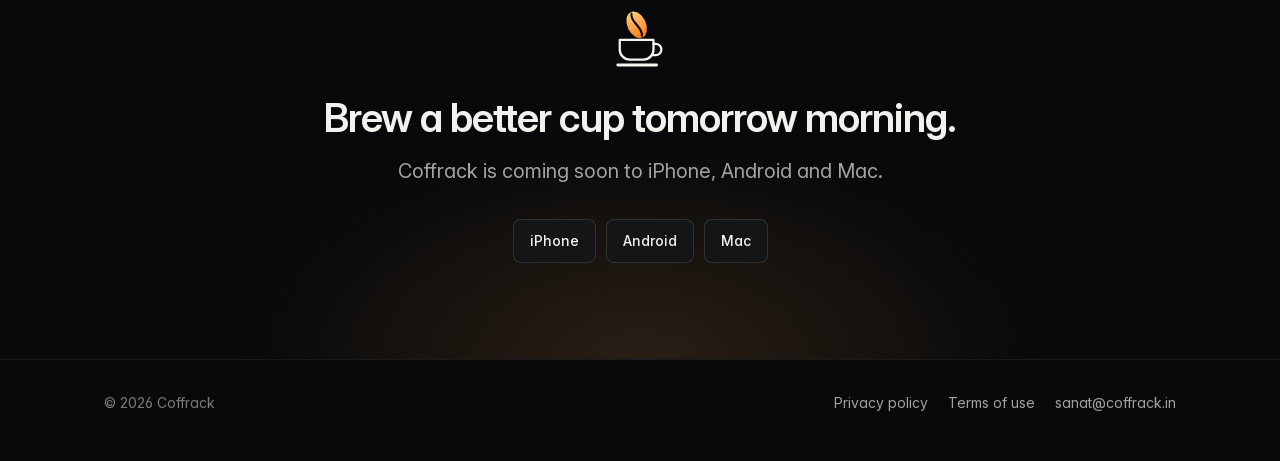
==== commit 0909947d: "feat: show real app screenshots and the features added since launch Replace the hand-built phone moc" ====
--- a/index.html
+++ b/index.html
@@ -28,6 +28,7 @@
       </a>
       <nav class="nav" aria-label="Main">
         <a href="#features">Features</a>
+        <a class="hide-sm" href="#tour">Tour</a>
         <a class="hide-sm" href="#freshness">Freshness</a>
         <a href="privacy/index.html">Privacy</a>
       </nav>
@@ -44,7 +45,7 @@
           <p class="lede">
             Learn the craft, follow a method step by step, and keep track of
             every bag, grinder and cup. Coffrack works offline, and your
-            coffee log stays on your device.
+            coffee log stays on your device unless you turn on sync.
           </p>
           <div class="platforms" aria-label="Platforms">
             <span class="platform">
@@ -62,58 +63,9 @@
           </div>
         </div>
 
-        <!-- Illustrative home screen, built in HTML so it stays sharp. -->
-        <div class="phone" role="img" aria-label="The Coffrack home screen showing a bag at peak freshness and a V60 brew in progress">
-          <div class="screen">
-            <span class="notch"></span>
-            <div>
-              <div class="date">Tuesday, 30 September</div>
-            </div>
-            <div class="hello">Good morning</div>
-
-            <div class="card">
-              <div class="row">
-                <div class="row" style="justify-content:flex-start">
-                  <span class="bag" aria-hidden="true"></span>
-                  <div>
-                    <div class="strong">Hill Estate, washed</div>
-                    <div class="small">Medium roast · 162 g left</div>
-                  </div>
-                </div>
-                <span class="chip peak">Peak</span>
-              </div>
-              <div class="track"><span style="width:52%;background:var(--fresh-peak)"></span></div>
-              <div class="row small" style="margin-top:8px"><span>Day 11 since roast</span><span>~10 more peak days</span></div>
-            </div>
-
-            <div class="card">
-              <div class="row">
-                <span class="label">Brewing · V60</span>
-                <span class="small">15 g : 250 g · 1:16.7</span>
-              </div>
-              <div class="row" style="margin-top:12px;align-items:flex-end">
-                <span class="timer">1:42</span>
-                <span class="small" style="text-align:right">Pour to 150 g<br>next at 1:45</span>
-              </div>
-              <div class="steps" aria-hidden="true"><span class="done"></span><span class="done"></span><span class="now"></span><span></span><span></span></div>
-            </div>
-
-            <div class="card">
-              <div class="row">
-                <span class="label">Last cup</span>
-                <span class="small">Yesterday</span>
-              </div>
-              <div style="margin-top:8px" class="strong">Sweet, bright, a little thin</div>
-              <div class="small">Try 2 clicks finer next time</div>
-            </div>
-
-            <span class="btn">Log a brew</span>
-
-            <div class="tabbar" aria-hidden="true">
-              <span class="on">Home</span><span>Learn</span><span>Methods</span><span>Track</span><span>Roasters</span>
-            </div>
-          </div>
-        </div>
+        <figure class="device hero-device">
+          <img src="assets/screens/home.webp" width="780" height="1688" alt="The Coffrack home screen: today's suggested bag, open bags with their freshness, and recent brews.">
+        </figure>
       </div>
     </div>
 
@@ -134,7 +86,7 @@
             <div>
               <div class="icon"><svg viewBox="0 0 24 24" fill="none" stroke="currentColor" stroke-width="1.8" stroke-linecap="round" stroke-linejoin="round" aria-hidden="true"><path d="M4 5.5A2.5 2.5 0 0 1 6.5 3H20v16H6.5A2.5 2.5 0 0 0 4 21.5z"/><path d="M4 5.5v16M8 7h8M8 11h6"/></svg></div>
               <h3 style="margin-top:16px">Learn</h3>
-              <p>Visual, bite-sized coffee knowledge in nine short sections, from origin and altitude to grind, water and ratio. Understand why a cup tastes the way it does.</p>
+              <p>Visual, bite-sized coffee knowledge in ten short sections, from origin and altitude to grind, water and ratio, with photos and sources. Understand why a cup tastes the way it does.</p>
             </div>
             <div class="demo tiles" aria-hidden="true">
               <div class="tile"><b>Origin</b>Where it grew</div>
@@ -163,7 +115,7 @@
             <div>
               <div class="icon"><svg viewBox="0 0 24 24" fill="none" stroke="currentColor" stroke-width="1.8" stroke-linecap="round" stroke-linejoin="round" aria-hidden="true"><path d="M7 3h10l1 4v12a2 2 0 0 1-2 2H8a2 2 0 0 1-2-2V7z"/><path d="M6 7h12M10 12h4"/></svg></div>
               <h3 style="margin-top:16px">Track</h3>
-              <p>Keep your bags with their freshness, your grinders and gear, and every brew with how it tasted. A dose, ratio and water calculator helps while you brew, and your history shows what worked.</p>
+              <p>Keep your bags with a photo, their freshness and your own rating, your grinders and gear, and every brew with how it tasted. A dose, ratio and water calculator helps while you brew, and your history shows what worked.</p>
             </div>
             <div class="demo list" aria-hidden="true">
               <div class="row"><span>Hill Estate, washed</span><span class="chip peak">Peak</span></div>
@@ -185,6 +137,73 @@
             </div>
           </article>
         </div>
+      </div>
+    </section>
+
+    <!-- A tour of the app -->
+    <section id="tour">
+      <div class="wrap">
+        <div class="section-head">
+          <p class="overline">A closer look</p>
+          <h2>From the first pour to the last bean.</h2>
+        </div>
+
+        <div class="showcase">
+          <div class="showcase-text">
+            <h3>Brew stage by stage</h3>
+            <p>Recipes are a list of stages: the bloom, each pour and, on a Hario Switch, when to close and open the valve. The timer walks you through them with the weight to pour to, how long is left and what comes next.</p>
+          </div>
+          <figure class="device">
+            <img src="assets/screens/brewing.webp" width="780" height="1688" loading="lazy" alt="A Hario Switch brew in progress: stage 1 of 4, bloom to 40 g with the valve closed, and the next pour at 0:30.">
+          </figure>
+        </div>
+
+        <div class="showcase">
+          <div class="showcase-text">
+            <h3>Every bag at a glance</h3>
+            <p>Photograph the bag, then see how much is left, what you paid and where it is on its freshness curve. Rate it out of ten once you know it. Used-up bags move to the archive, ready to compare with the next one.</p>
+          </div>
+          <figure class="device">
+            <img src="assets/screens/bag.webp" width="780" height="1688" loading="lazy" alt="A bag's page with its photo, 205 g left, 3 brews, the price paid, a rating of 9 out of 10 and its freshness at day 9.">
+          </figure>
+        </div>
+
+        <div class="showcase">
+          <div class="showcase-text">
+            <h3>Remember how each cup tasted</h3>
+            <p>Rate the cup, score acidity, sweetness, body and bitterness, add a photo and a note. Got the grind or a pour time wrong? Fix the brew afterwards, and brew it again in one tap.</p>
+          </div>
+          <figure class="device">
+            <img src="assets/screens/brew_tasting.webp" width="780" height="1688" loading="lazy" alt="A logged brew with its grinder setting, a 9 out of 10 tasting, a photo of the cup, flavour scores and the note 'Juicy and sweet'.">
+          </figure>
+        </div>
+
+        <div class="showcase">
+          <div class="showcase-text">
+            <h3>Learn where it comes from</h3>
+            <p>See the coffee belt on a world map, how altitude shapes flavour, and what each process does to the cup, with photos and sources for every section.</p>
+          </div>
+          <figure class="device">
+            <img src="assets/screens/learn_origin.webp" width="780" height="1688" loading="lazy" alt="The Origin section of Learn, with a world map of the coffee belt and the main growing regions.">
+          </figure>
+        </div>
+
+        <figure class="window">
+          <img src="assets/screens/mac_home.webp" width="1600" height="1000" loading="lazy" alt="Coffrack on a Mac: a sidebar with Brew, Track and Learn, today's suggestion, open bags and recent brews.">
+          <figcaption>On a Mac, everything sits one click away in the sidebar.</figcaption>
+        </figure>
+
+        <p class="credits">
+          Screenshots show made-up beans and brews. Photos in them:
+          <a href="https://commons.wikimedia.org/wiki/File:Macro_close_up_look_of_roasted_coffee_beans.jpg">roasted beans</a> by Jameswasswa,
+          <a href="https://creativecommons.org/licenses/by-sa/4.0">CC BY-SA 4.0</a>;
+          <a href="https://commons.wikimedia.org/wiki/File:Pourover_using_a_cupping_brewer_at_NOLA,_Peckham,_London_(50661427221).jpg">pour-over</a> by Bex Walton,
+          <a href="https://creativecommons.org/licenses/by/2.0">CC BY 2.0</a>;
+          <a href="https://commons.wikimedia.org/wiki/File:Coffee_farm_-_Flickr_-_USDAgov.jpg">coffee farm</a> by the U.S. Department of Agriculture,
+          <a href="https://creativecommons.org/licenses/by/2.0">CC BY 2.0</a>;
+          <a href="https://commons.wikimedia.org/wiki/File:Coffee-cherries-green-coffee-tarrazu-costa-rica.jpg">coffee cherries</a> and
+          <a href="https://commons.wikimedia.org/wiki/File:Coffee_grinder_with_coffee.jpg">grinder</a>, public domain.
+        </p>
       </div>
     </section>
 
@@ -219,16 +238,13 @@
         <div class="split">
           <article class="feature">
             <div>
-              <h3>Recipes and a live pour timer</h3>
-              <p>Save the brews you plan to repeat. While you brew, log each pour and lap as it happens, so you can see exactly what changed from one cup to the next.</p>
-            </div>
-            <div class="card" aria-hidden="true">
-              <div class="row"><span class="label">Morning V60</span><span class="small">15 g · 250 g · 93 °C</span></div>
-              <div class="row" style="margin-top:14px;align-items:flex-end">
-                <span class="timer">2:58</span>
-                <span class="small" style="text-align:right">Lap 4 · drawdown<br>target 3:00</span>
-              </div>
-              <div class="steps"><span class="done"></span><span class="done"></span><span class="done"></span><span class="now"></span></div>
+              <h3>Sync across your devices</h3>
+              <p>Sign in with Google and switch on sync to keep the same bags, brews, recipes and tasting notes on your iPhone, Android phone and Mac. A brew logged on one shows up on the others in moments. Sync stays off until you turn it on.</p>
+            </div>
+            <div class="list" aria-hidden="true">
+              <div class="row"><span>iPhone</span><span class="chip peak">Up to date</span></div>
+              <div class="row"><span>Mac</span><span class="chip peak">Up to date</span></div>
+              <div class="row"><span>Android</span><span class="small">Synced just now</span></div>
             </div>
           </article>
 
@@ -262,7 +278,7 @@
           <div>
             <div class="icon"><svg viewBox="0 0 24 24" fill="none" stroke="currentColor" stroke-width="1.8" stroke-linecap="round" stroke-linejoin="round" aria-hidden="true"><circle cx="12" cy="8" r="4"/><path d="M4 21a8 8 0 0 1 16 0"/></svg></div>
             <h3>Sign in only if you want to</h3>
-            <p>An account is optional. Sign in with Google to keep your profile, with sync across iPhone, Android and Mac on the way.</p>
+            <p>An account is optional. Sign in with Google if you want sync across iPhone, Android and Mac; signing in never sends your log anywhere until you switch sync on.</p>
           </div>
           <div>
             <div class="icon"><svg viewBox="0 0 24 24" fill="none" stroke="currentColor" stroke-width="1.8" stroke-linecap="round" stroke-linejoin="round" aria-hidden="true"><path d="M12 3a9 9 0 1 0 9 9"/><path d="M12 7v5l3 2"/></svg></div>
--- a/styles.css
+++ b/styles.css
@@ -294,15 +294,16 @@
   color: var(--text-secondary);
 }
 
-/* ─── Phone mock ─────────────────────────────────────────────────────────── */
-
-.phone {
+/* ─── Screenshots ────────────────────────────────────────────────────────── */
+
+/* A phone frame around a real app screenshot (390 × 844 points). */
+.device {
   justify-self: center;
   width: 100%;
-  max-width: 330px;
-  aspect-ratio: 390 / 800;
-  border-radius: 44px;
-  padding: 12px;
+  max-width: 300px;
+  margin: 0;
+  padding: 10px;
+  border-radius: 46px;
   background: linear-gradient(160deg, #2a2b2f, #121315 60%);
   box-shadow:
     0 0 0 1px rgba(255, 255, 255, 0.08),
@@ -310,76 +311,95 @@
     0 0 120px rgba(217, 142, 74, 0.12);
 }
 
-.screen {
-  position: relative;
-  height: 100%;
-  border-radius: 34px;
-  overflow: hidden;
+.device img {
+  display: block;
+  width: 100%;
+  height: auto;
+  aspect-ratio: 390 / 844;
+  border-radius: 37px;
   background: var(--surface-0);
-  padding: 44px 16px 16px;
-  display: flex;
-  flex-direction: column;
-  gap: 12px;
-  font-size: 13px;
-}
-
-.screen::before {
-  content: "";
-  position: absolute;
-  inset: 0 0 auto;
-  height: 260px;
-  background: radial-gradient(80% 70% at 30% 0%, rgba(217, 142, 74, 0.2), transparent 70%);
-  pointer-events: none;
-}
-
-.screen > * {
-  position: relative;
-}
-
-.notch {
-  position: absolute;
-  top: 12px;
-  left: 50%;
-  translate: -50% 0;
-  width: 96px;
-  height: 26px;
-  border-radius: 999px;
-  background: #000;
-}
-
-.screen .date {
-  color: var(--text-secondary);
+}
+
+.hero-device {
+  max-width: 330px;
+}
+
+/* A Mac window around a desktop screenshot. */
+.window {
+  margin: 96px 0 0;
+}
+
+.window img {
+  display: block;
+  width: 100%;
+  height: auto;
+  aspect-ratio: 16 / 10;
+  border-radius: var(--radius-sheet);
+  background: var(--surface-0);
+  box-shadow:
+    0 0 0 1px var(--border-strong),
+    0 40px 80px rgba(0, 0, 0, 0.6),
+    0 0 160px rgba(217, 142, 74, 0.1);
+}
+
+.window figcaption {
+  margin-top: 20px;
+  text-align: center;
+  color: var(--text-secondary);
+}
+
+.showcase {
+  display: grid;
+  grid-template-columns: 1fr 1fr;
+  gap: 56px;
+  align-items: center;
+}
+
+.showcase + .showcase {
+  margin-top: 96px;
+}
+
+.showcase:nth-of-type(even) .showcase-text {
+  order: 2;
+}
+
+.showcase-text {
+  max-width: 440px;
+  justify-self: center;
+}
+
+.showcase-text h3 {
+  font-size: 26px;
+  letter-spacing: -0.02em;
+}
+
+.showcase-text p {
+  margin: 12px 0 0;
+  color: var(--text-secondary);
+  font-size: 17px;
+}
+
+.credits {
+  max-width: 760px;
+  margin: 48px auto 0;
+  text-align: center;
   font-size: 12px;
-}
-
-.screen .hello {
-  font-size: 24px;
-  font-weight: 600;
-  letter-spacing: -0.02em;
-  line-height: 1.1;
-  margin-top: -6px;
-}
-
-.card {
-  background: var(--surface-2);
-  border: 1px solid var(--border-hairline);
-  border-radius: var(--radius-card);
-  padding: 14px;
-}
+  color: var(--text-tertiary);
+}
+
+.credits a {
+  color: var(--text-secondary);
+  text-decoration: underline;
+  text-decoration-color: var(--border-strong);
+}
+
+/* ─── Small parts ────────────────────────────────────────────────────────── */
 
 .row {
   display: flex;
   align-items: center;
   justify-content: space-between;
   gap: 10px;
-}
-
-.label {
-  font-size: 11px;
-  font-weight: 600;
-  letter-spacing: 0.1em;
-  text-transform: uppercase;
-  color: var(--text-tertiary);
 }
 
 .strong {
@@ -436,95 +456,6 @@
   color: var(--fresh-on-peak);
 }
 
-.track {
-  height: 6px;
-  border-radius: 999px;
-  background: rgba(255, 255, 255, 0.08);
-  overflow: hidden;
-  margin-top: 10px;
-}
-
-.track > span {
-  display: block;
-  height: 100%;
-  border-radius: inherit;
-}
-
-.bag {
-  width: 38px;
-  height: 46px;
-  border-radius: 8px 8px 10px 10px;
-  background: linear-gradient(180deg, #9a6b3f, #5e3b22);
-  flex: none;
-  position: relative;
-}
-
-.bag::after {
-  content: "";
-  position: absolute;
-  left: 7px;
-  right: 7px;
-  top: 14px;
-  height: 14px;
-  border-radius: 3px;
-  background: rgba(242, 241, 238, 0.85);
-}
-
-.timer {
-  font-size: 40px;
-  font-weight: 500;
-  letter-spacing: -0.03em;
-  font-variant-numeric: tabular-nums;
-  line-height: 1;
-}
-
-.steps {
-  display: flex;
-  gap: 4px;
-  margin-top: 12px;
-}
-
-.steps span {
-  flex: 1;
-  height: 4px;
-  border-radius: 999px;
-  background: rgba(255, 255, 255, 0.08);
-}
-
-.steps span.done {
-  background: var(--accent);
-}
-
-.steps span.now {
-  background: linear-gradient(90deg, var(--accent) 55%, rgba(255, 255, 255, 0.08) 55%);
-}
-
-.btn {
-  display: flex;
-  align-items: center;
-  justify-content: center;
-  height: 40px;
-  border-radius: var(--radius-control);
-  background: var(--accent);
-  color: var(--text-on-accent);
-  font-weight: 600;
-  font-size: 13px;
-  box-shadow: 0 0 24px var(--accent-glow);
-}
-
-.tabbar {
-  margin-top: auto;
-  display: flex;
-  justify-content: space-around;
-  padding: 10px 0 2px;
-  border-top: 1px solid var(--border-hairline);
-  font-size: 10px;
-  color: var(--text-tertiary);
-}
-
-.tabbar span.on {
-  color: var(--accent-text);
-}
 
 /* ─── Sections ───────────────────────────────────────────────────────────── */
 
@@ -716,6 +647,11 @@
   color: var(--text-secondary);
 }
 
+.feature .list {
+  margin-top: auto;
+  font-size: 13px;
+}
+
 .bubbles {
   display: flex;
   flex-direction: column;
@@ -909,6 +845,23 @@
     gap: 56px;
   }
 
+  .showcase {
+    grid-template-columns: 1fr;
+    gap: 36px;
+  }
+
+  .showcase:nth-of-type(even) .showcase-text {
+    order: 0;
+  }
+
+  .showcase-text {
+    justify-self: start;
+  }
+
+  .window {
+    margin-top: 72px;
+  }
+
   .pillars,
   .split {
     grid-template-columns: 1fr;
@@ -949,6 +902,24 @@
   .tiles {
     grid-template-columns: repeat(2, 1fr);
   }
+
+  .device {
+    max-width: 260px;
+    padding: 8px;
+    border-radius: 40px;
+  }
+
+  .device img {
+    border-radius: 33px;
+  }
+
+  .showcase + .showcase {
+    margin-top: 72px;
+  }
+
+  .window img {
+    border-radius: var(--radius-card);
+  }
 }
 
 @media (prefers-reduced-motion: reduce) {
